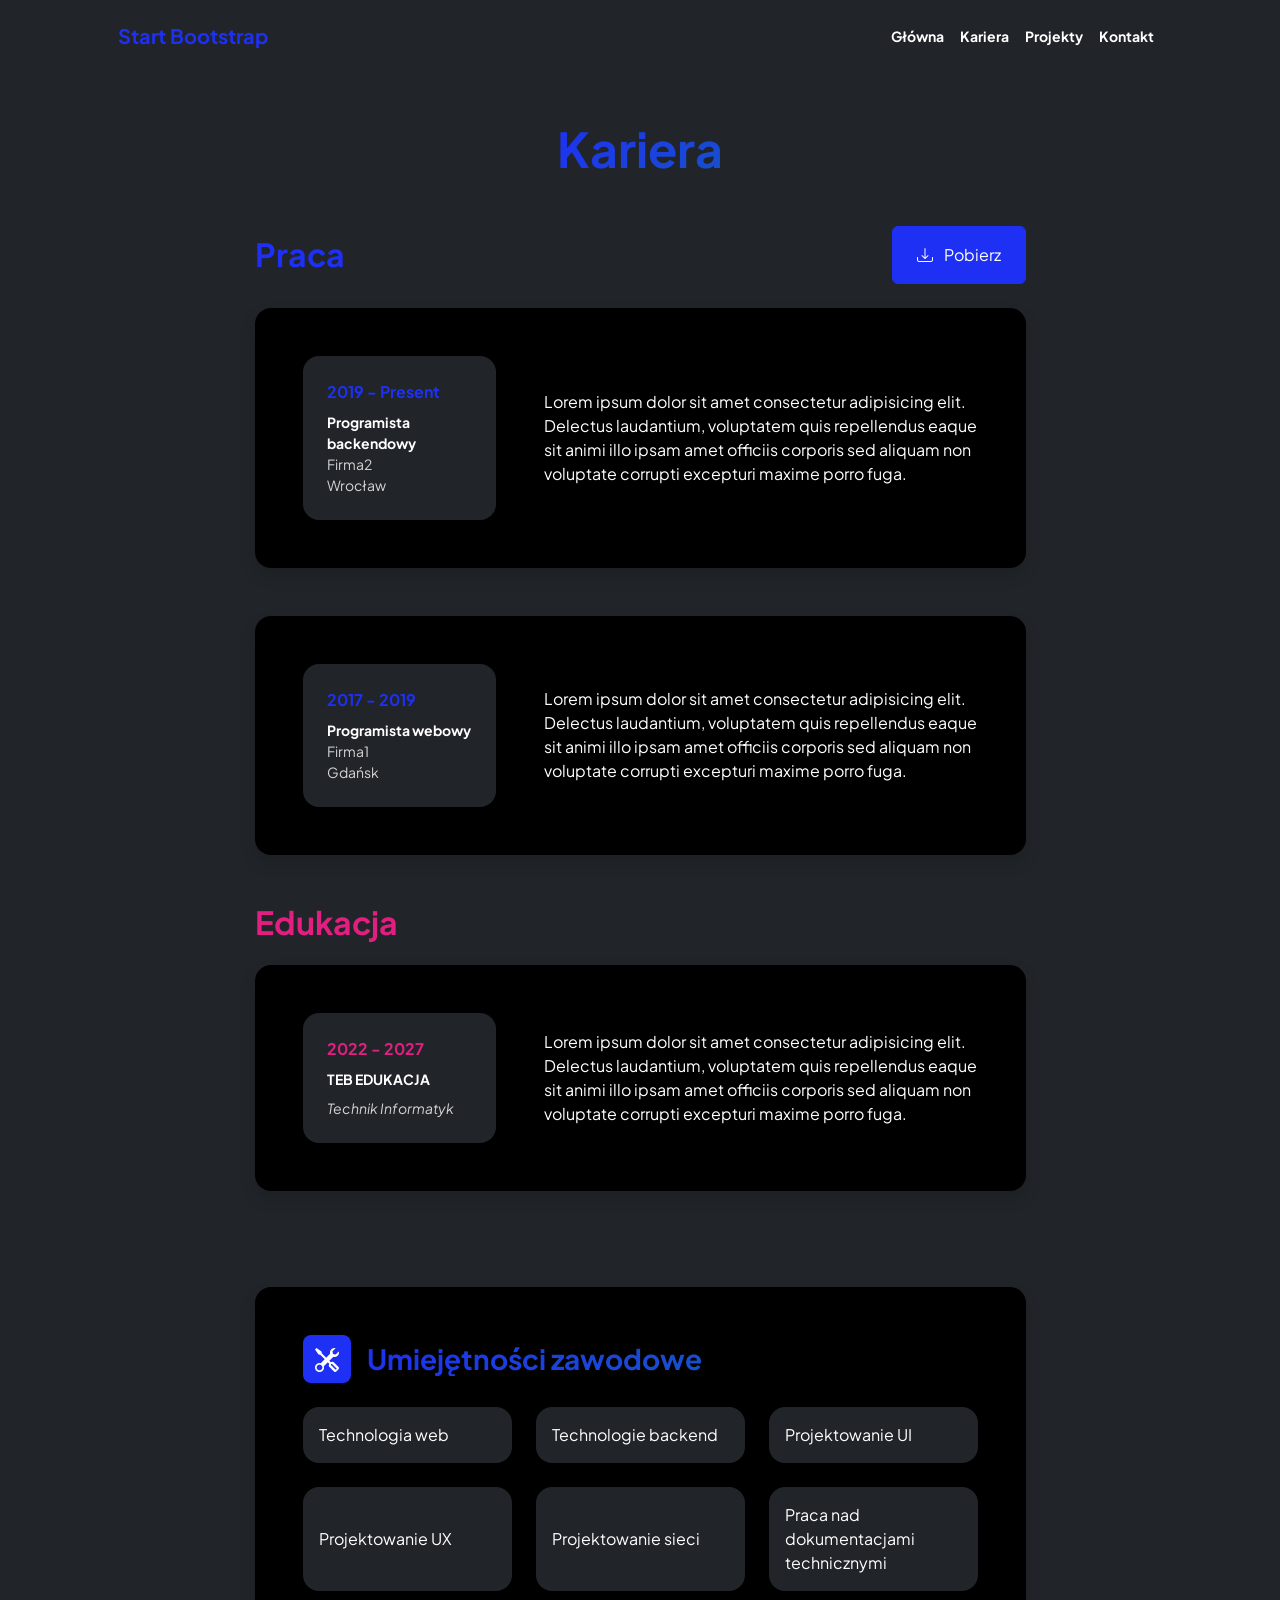
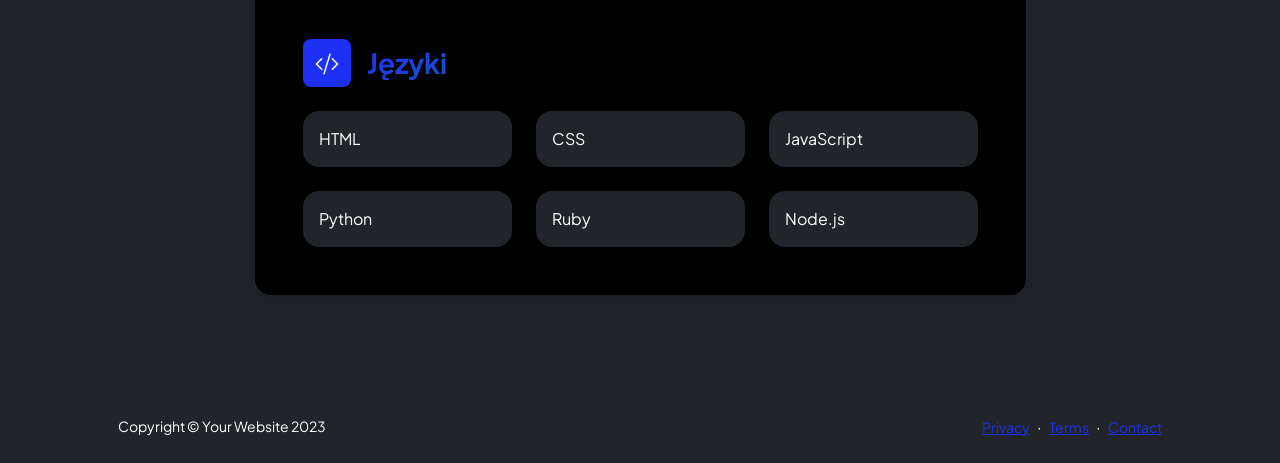
==== resume.html @ 857ec346 "Dodanie strony" ====
<!doctype html>
<html lang="en">
  <head>
    <meta charset="utf-8" />
    <meta
      name="viewport"
      content="width=device-width, initial-scale=1, shrink-to-fit=no"
    />
    <meta name="description" content="" />
    <meta name="author" content="" />
    <title>Personal - Start Bootstrap Template</title>
    <!-- Favicon-->
    <link rel="icon" type="image/x-icon" href="assets/favicon.ico" />
    <!-- Custom Google font-->
    <link rel="preconnect" href="https://fonts.googleapis.com" />
    <link rel="preconnect" href="https://fonts.gstatic.com" crossorigin />
    <link
      href="https://fonts.googleapis.com/css2?family=Plus+Jakarta+Sans:wght@100;200;300;400;500;600;700;800;900&amp;display=swap"
      rel="stylesheet"
    />
    <!-- Bootstrap icons-->
    <link
      href="https://cdn.jsdelivr.net/npm/bootstrap-icons@1.8.1/font/bootstrap-icons.css"
      rel="stylesheet"
    />
    <!-- Core theme CSS (includes Bootstrap)-->
    <link href="css/styles.css" rel="stylesheet" />
  </head>
  <body class="d-flex flex-column h-100 bg-dark">
    <main class="flex-shrink-0">
      <!-- Navigation-->
      <nav class="navbar navbar-expand-lg navbar-light bg-dark py-3">
        <div class="container px-5">
          <a class="navbar-brand" href="index.html"
            ><span class="fw-bolder text-primary">Start Bootstrap</span></a
          >
          <button
            class="navbar-toggler"
            type="button"
            data-bs-toggle="collapse"
            data-bs-target="#navbarSupportedContent"
            aria-controls="navbarSupportedContent"
            aria-expanded="false"
            aria-label="Toggle navigation"
          >
            <span class="navbar-toggler-icon"></span>
          </button>
          <div class="collapse navbar-collapse" id="navbarSupportedContent">
            <ul class="navbar-nav ms-auto mb-2 mb-lg-0 small fw-bolder">
              <li class="nav-item">
                <a class="nav-link" href="index.html">Główna</a>
              </li>
              <li class="nav-item">
                <a class="nav-link" href="resume.html">Kariera</a>
              </li>
              <li class="nav-item">
                <a class="nav-link" href="projects.html">Projekty</a>
              </li>
              <li class="nav-item">
                <a class="nav-link" href="contact.html">Kontakt</a>
              </li>
            </ul>
          </div>
        </div>
      </nav>
      <!-- Page Content-->
      <div class="container px-5 my-5">
        <div class="text-center mb-5">
          <h1 class="display-5 fw-bolder mb-0">
            <span class="text-gradient d-inline">Kariera</span>
          </h1>
        </div>
        <div class="row gx-5 justify-content-center">
          <div class="col-lg-11 col-xl-9 col-xxl-8">
            <!-- Experience Section-->
            <section>
              <div
                class="d-flex align-items-center justify-content-between mb-4"
              >
                <h2 class="text-primary fw-bolder mb-0">Praca</h2>
                <!-- Download resume button-->
                <!-- Note: Set the link href target to a PDF file within your project-->
                <a class="btn btn-primary px-4 py-3" href="#!">
                  <div class="d-inline-block bi bi-download me-2"></div>
                  Pobierz
                </a>
              </div>
              <!-- Experience Card 1-->
              <div class="card shadow border-0 rounded-4 mb-5">
                <div class="card-body p-5">
                  <div class="row align-items-center gx-5">
                    <div class="col text-center text-lg-start mb-4 mb-lg-0">
                      <div class="bg-dark p-4 rounded-4">
                        <div class="text-primary fw-bolder mb-2">
                          2019 - Present
                        </div>
                        <div class="small fw-bolder">
                          Programista backendowy
                        </div>
                        <div class="small text-muted">Firma2</div>
                        <div class="small text-muted">Wrocław</div>
                      </div>
                    </div>
                    <div class="col-lg-8">
                      <div>
                        Lorem ipsum dolor sit amet consectetur adipisicing elit.
                        Delectus laudantium, voluptatem quis repellendus eaque
                        sit animi illo ipsam amet officiis corporis sed aliquam
                        non voluptate corrupti excepturi maxime porro fuga.
                      </div>
                    </div>
                  </div>
                </div>
              </div>
              <!-- Experience Card 2-->
              <div class="card shadow border-0 rounded-4 mb-5">
                <div class="card-body p-5">
                  <div class="row align-items-center gx-5">
                    <div class="col text-center text-lg-start mb-4 mb-lg-0">
                      <div class="bg-dark p-4 rounded-4">
                        <div class="text-primary fw-bolder mb-2">
                          2017 - 2019
                        </div>
                        <div class="small fw-bolder">Programista webowy</div>
                        <div class="small text-muted">Firma1</div>
                        <div class="small text-muted">Gdańsk</div>
                      </div>
                    </div>
                    <div class="col-lg-8">
                      <div>
                        Lorem ipsum dolor sit amet consectetur adipisicing elit.
                        Delectus laudantium, voluptatem quis repellendus eaque
                        sit animi illo ipsam amet officiis corporis sed aliquam
                        non voluptate corrupti excepturi maxime porro fuga.
                      </div>
                    </div>
                  </div>
                </div>
              </div>
            </section>
            <!-- Education Section-->
            <section>
              <h2 class="text-secondary fw-bolder mb-4">Edukacja</h2>
              <!-- Education Card 1-->
              <div class="card shadow border-0 rounded-4 mb-5">
                <div class="card-body p-5">
                  <div class="row align-items-center gx-5">
                    <div class="col text-center text-lg-start mb-4 mb-lg-0">
                      <div class="bg-dark p-4 rounded-4">
                        <div class="text-secondary fw-bolder mb-2">
                          2022 - 2027
                        </div>
                        <div class="mb-2">
                          <div class="small fw-bolder">TEB EDUKACJA</div>
                        </div>
                        <div class="fst-italic">
                          <div class="small text-muted">Technik Informatyk</div>
                        </div>
                      </div>
                    </div>
                    <div class="col-lg-8">
                      <div>
                        Lorem ipsum dolor sit amet consectetur adipisicing elit.
                        Delectus laudantium, voluptatem quis repellendus eaque
                        sit animi illo ipsam amet officiis corporis sed aliquam
                        non voluptate corrupti excepturi maxime porro fuga.
                      </div>
                    </div>
                  </div>
                </div>
              </div>
            </section>
            <!-- Divider-->
            <div class="pb-5"></div>
            <!-- Skills Section-->
            <section>
              <!-- Skillset Card-->
              <div class="card shadow border-0 rounded-4 mb-5">
                <div class="card-body p-5">
                  <!-- Professional skills list-->
                  <div class="mb-5">
                    <div class="d-flex align-items-center mb-4">
                      <div
                        class="feature bg-primary bg-gradient-primary-to-secondary text-white rounded-3 me-3"
                      >
                        <i class="bi bi-tools"></i>
                      </div>
                      <h3 class="fw-bolder mb-0">
                        <span class="text-gradient d-inline"
                          >Umiejętności zawodowe</span
                        >
                      </h3>
                    </div>
                    <div class="row row-cols-1 row-cols-md-3 mb-4">
                      <div class="col mb-4 mb-md-0">
                        <div
                          class="d-flex align-items-center bg-dark rounded-4 p-3 h-100"
                        >
                          Technologia web
                        </div>
                      </div>
                      <div class="col mb-4 mb-md-0">
                        <div
                          class="d-flex align-items-center bg-dark rounded-4 p-3 h-100"
                        >
                          Technologie backend
                        </div>
                      </div>
                      <div class="col">
                        <div
                          class="d-flex align-items-center bg-dark rounded-4 p-3 h-100"
                        >
                          Projektowanie UI
                        </div>
                      </div>
                    </div>
                    <div class="row row-cols-1 row-cols-md-3">
                      <div class="col mb-4 mb-md-0">
                        <div
                          class="d-flex align-items-center bg-dark rounded-4 p-3 h-100"
                        >
                          Projektowanie UX
                        </div>
                      </div>
                      <div class="col mb-4 mb-md-0">
                        <div
                          class="d-flex align-items-center bg-dark rounded-4 p-3 h-100"
                        >
                          Projektowanie sieci
                        </div>
                      </div>
                      <div class="col">
                        <div
                          class="d-flex align-items-center bg-dark rounded-4 p-3 h-100"
                        >
                          Praca nad dokumentacjami technicznymi
                        </div>
                      </div>
                    </div>
                  </div>
                  <!-- Languages list-->
                  <div class="mb-0">
                    <div class="d-flex align-items-center mb-4">
                      <div
                        class="feature bg-primary bg-gradient-primary-to-secondary text-white rounded-3 me-3"
                      >
                        <i class="bi bi-code-slash"></i>
                      </div>
                      <h3 class="fw-bolder mb-0">
                        <span class="text-gradient d-inline">Języki</span>
                      </h3>
                    </div>
                    <div class="row row-cols-1 row-cols-md-3 mb-4">
                      <div class="col mb-4 mb-md-0">
                        <div
                          class="d-flex align-items-center bg-dark rounded-4 p-3 h-100"
                        >
                          HTML
                        </div>
                      </div>
                      <div class="col mb-4 mb-md-0">
                        <div
                          class="d-flex align-items-center bg-dark rounded-4 p-3 h-100"
                        >
                          CSS
                        </div>
                      </div>
                      <div class="col">
                        <div
                          class="d-flex align-items-center bg-dark rounded-4 p-3 h-100"
                        >
                          JavaScript
                        </div>
                      </div>
                    </div>
                    <div class="row row-cols-1 row-cols-md-3">
                      <div class="col mb-4 mb-md-0">
                        <div
                          class="d-flex align-items-center bg-dark rounded-4 p-3 h-100"
                        >
                          Python
                        </div>
                      </div>
                      <div class="col mb-4 mb-md-0">
                        <div
                          class="d-flex align-items-center bg-dark rounded-4 p-3 h-100"
                        >
                          Ruby
                        </div>
                      </div>
                      <div class="col">
                        <div
                          class="d-flex align-items-center bg-dark rounded-4 p-3 h-100"
                        >
                          Node.js
                        </div>
                      </div>
                    </div>
                  </div>
                </div>
              </div>
            </section>
          </div>
        </div>
      </div>
    </main>
    <!-- Footer-->
    <footer class="bg-dark py-4 mt-auto">
      <div class="container px-5">
        <div
          class="row align-items-center justify-content-between flex-column flex-sm-row"
        >
          <div class="col-auto">
            <div class="small m-0">Copyright &copy; Your Website 2023</div>
          </div>
          <div class="col-auto">
            <a class="small" href="#!">Privacy</a>
            <span class="mx-1">&middot;</span>
            <a class="small" href="#!">Terms</a>
            <span class="mx-1">&middot;</span>
            <a class="small" href="#!">Contact</a>
          </div>
        </div>
      </div>
    </footer>
    <!-- Bootstrap core JS-->
    <script src="https://cdn.jsdelivr.net/npm/bootstrap@5.2.3/dist/js/bootstrap.bundle.min.js"></script>
    <!-- Core theme JS-->
    <script src="js/scripts.js"></script>
  </body>
</html>
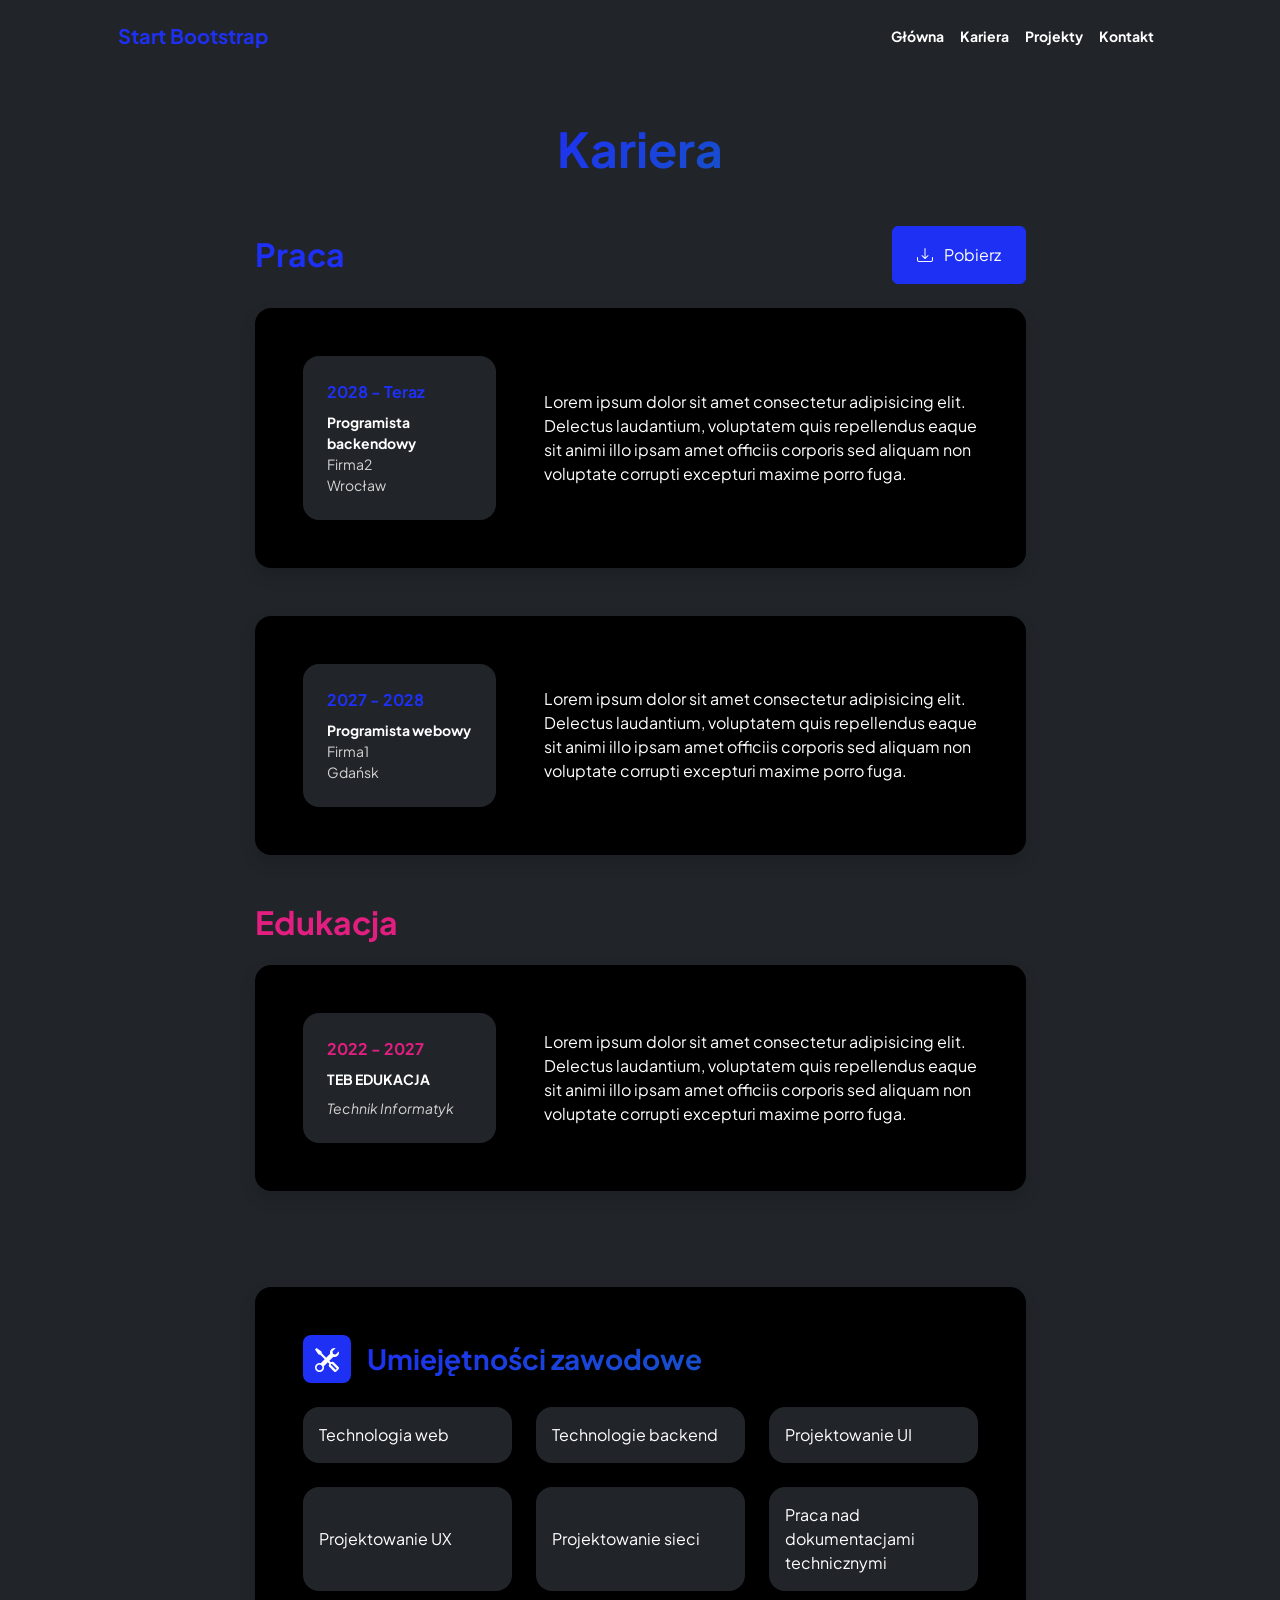
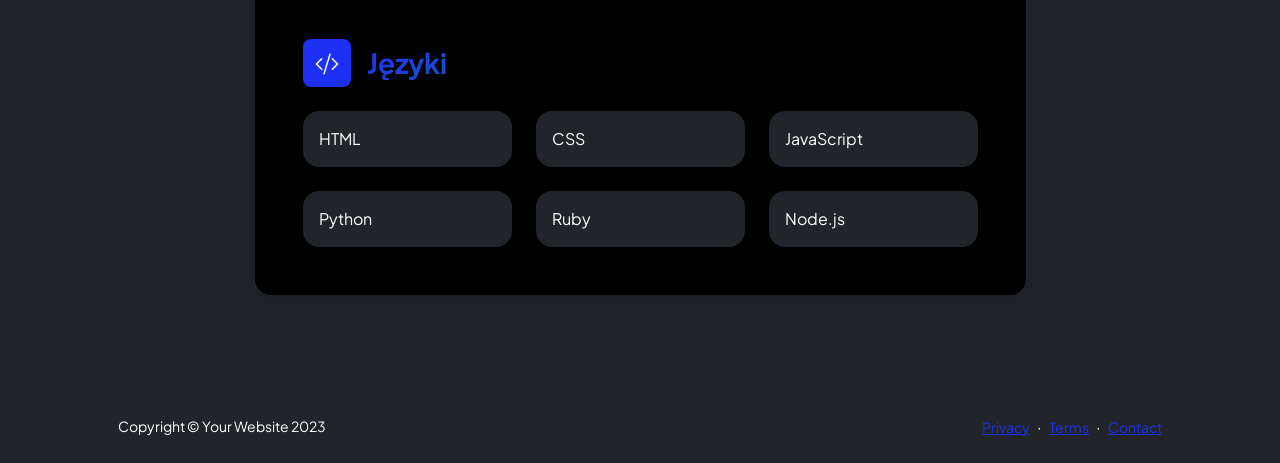
==== commit 9d1da60f: "poprawki" ====
--- a/resume.html
+++ b/resume.html
@@ -92,7 +92,7 @@
                     <div class="col text-center text-lg-start mb-4 mb-lg-0">
                       <div class="bg-dark p-4 rounded-4">
                         <div class="text-primary fw-bolder mb-2">
-                          2019 - Present
+                          2028 - Teraz
                         </div>
                         <div class="small fw-bolder">
                           Programista backendowy
@@ -119,7 +119,7 @@
                     <div class="col text-center text-lg-start mb-4 mb-lg-0">
                       <div class="bg-dark p-4 rounded-4">
                         <div class="text-primary fw-bolder mb-2">
-                          2017 - 2019
+                          2027 - 2028
                         </div>
                         <div class="small fw-bolder">Programista webowy</div>
                         <div class="small text-muted">Firma1</div>
